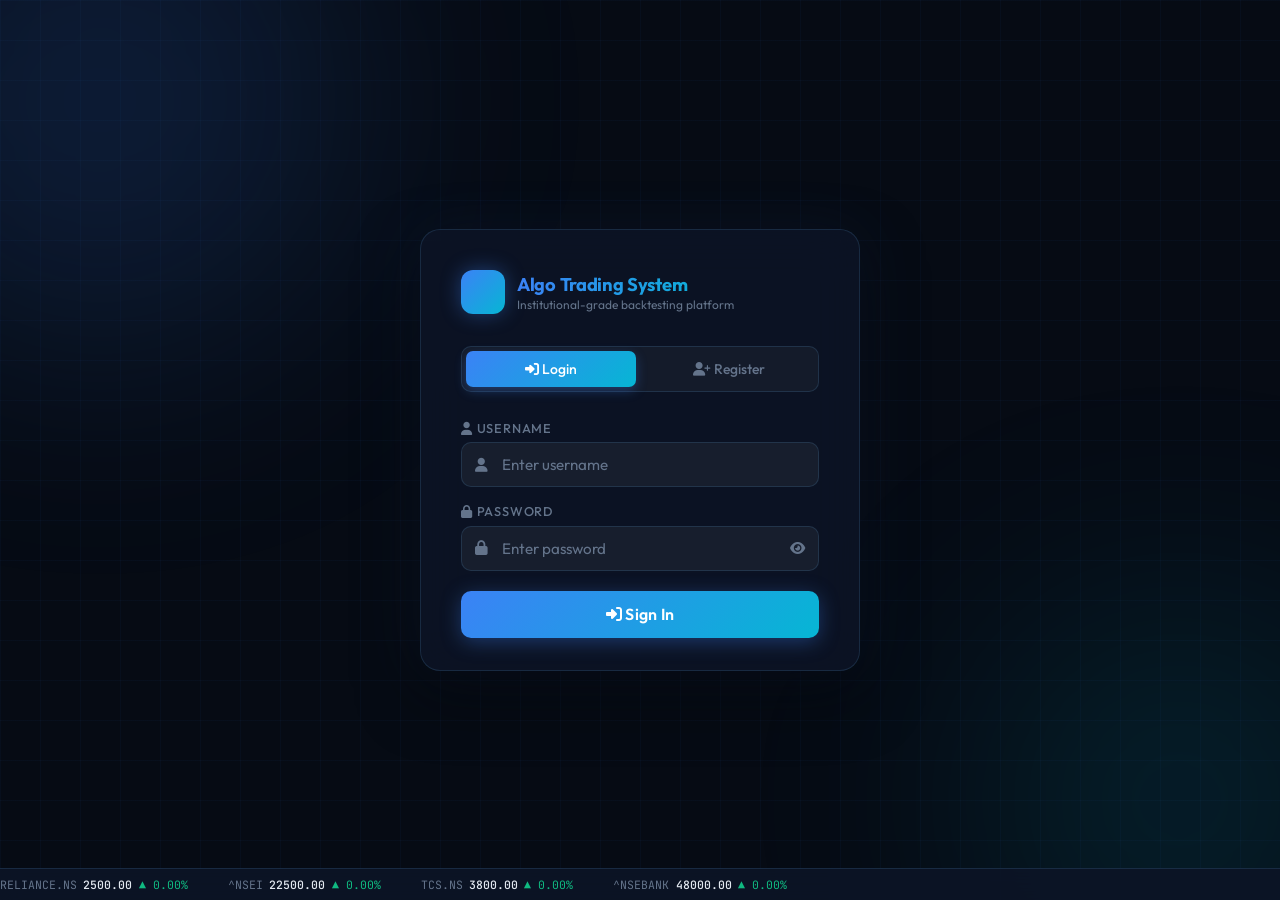
==== mini_algo_trading/api/static/login.html @ 3327ced1 "Initial commit of Mini Algo Trading System" ====
<!DOCTYPE html>
<html lang="en">
<head>
  <meta charset="UTF-8">
  <meta name="viewport" content="width=device-width, initial-scale=1.0">
  <title>Algo Trading System — Login</title>
  <link href="https://fonts.googleapis.com/css2?family=Outfit:wght@300;400;500;600;700;800&family=JetBrains+Mono:wght@400;500&display=swap" rel="stylesheet">
  <link rel="stylesheet" href="https://cdnjs.cloudflare.com/ajax/libs/font-awesome/6.4.0/css/all.min.css">
  <style>
    *, *::before, *::after { box-sizing: border-box; margin: 0; padding: 0; }

    :root {
      --bg:        #060b14;
      --surface:   #0d1526;
      --border:    rgba(99,179,237,0.15);
      --accent:    #3b82f6;
      --accent-2:  #06b6d4;
      --text:      #e2e8f0;
      --muted:     #64748b;
      --green:     #10b981;
      --red:       #ef4444;
      --radius:    14px;
    }

    html, body {
      height: 100%;
      font-family: 'Outfit', sans-serif;
      background: var(--bg);
      color: var(--text);
      overflow: hidden;
    }

    /* ── animated grid background ── */
    body::before {
      content: '';
      position: fixed; inset: 0;
      background-image:
        linear-gradient(rgba(59,130,246,.04) 1px, transparent 1px),
        linear-gradient(90deg, rgba(59,130,246,.04) 1px, transparent 1px);
      background-size: 40px 40px;
      pointer-events: none;
      z-index: 0;
    }

    /* ── floating glow orbs ── */
    .orb {
      position: fixed;
      border-radius: 50%;
      filter: blur(120px);
      pointer-events: none;
      z-index: 0;
      animation: drift 8s ease-in-out infinite alternate;
    }
    .orb-1 { width: 500px; height: 500px; background: rgba(59,130,246,.15); top: -150px; left: -150px; animation-delay: 0s; }
    .orb-2 { width: 400px; height: 400px; background: rgba(6,182,212,.12); bottom: -100px; right: -100px; animation-delay: -4s; }

    @keyframes drift {
      from { transform: translate(0, 0) scale(1); }
      to   { transform: translate(30px, 20px) scale(1.05); }
    }

    /* ── page layout ── */
    .page {
      position: relative; z-index: 1;
      display: flex; align-items: center; justify-content: center;
      min-height: 100vh;
      padding: 2rem;
    }

    /* ── glass card ── */
    .auth-card {
      width: 100%; max-width: 440px;
      background: rgba(13,21,38,.85);
      border: 1px solid var(--border);
      border-radius: 20px;
      padding: 2.5rem 2.5rem 2rem;
      backdrop-filter: blur(24px);
      box-shadow: 0 0 60px rgba(59,130,246,.08), 0 24px 60px rgba(0,0,0,.5);
      animation: slideUp .5s cubic-bezier(.16,1,.3,1) both;
    }

    @keyframes slideUp {
      from { opacity: 0; transform: translateY(30px); }
      to   { opacity: 1; transform: translateY(0); }
    }

    /* ── logo / brand ── */
    .brand {
      display: flex; align-items: center; gap: .75rem;
      margin-bottom: 2rem;
    }
    .brand-icon {
      width: 44px; height: 44px;
      background: linear-gradient(135deg, var(--accent), var(--accent-2));
      border-radius: 12px;
      display: flex; align-items: center; justify-content: center;
      font-size: 1.2rem; color: #fff;
      box-shadow: 0 0 20px rgba(59,130,246,.4);
    }
    .brand-text h1 {
      font-size: 1.15rem; font-weight: 700; letter-spacing: -.3px;
      background: linear-gradient(90deg, var(--accent), var(--accent-2));
      -webkit-background-clip: text; -webkit-text-fill-color: transparent;
    }
    .brand-text p { font-size: .75rem; color: var(--muted); margin-top: 1px; }

    /* ── tab switcher ── */
    .tab-switcher {
      display: flex; gap: .5rem;
      background: rgba(255,255,255,.04);
      border: 1px solid var(--border);
      border-radius: 10px; padding: 4px;
      margin-bottom: 1.75rem;
    }
    .tab-btn {
      flex: 1; padding: .55rem;
      background: none; border: none;
      border-radius: 7px; cursor: pointer;
      font-family: 'Outfit', sans-serif;
      font-size: .875rem; font-weight: 500;
      color: var(--muted);
      transition: all .2s;
    }
    .tab-btn.active {
      background: linear-gradient(135deg, var(--accent), var(--accent-2));
      color: #fff;
      box-shadow: 0 4px 12px rgba(59,130,246,.3);
    }

    /* ── forms ── */
    .auth-form { display: flex; flex-direction: column; gap: 1rem; }
    .form-hidden { display: none; }

    .form-group { display: flex; flex-direction: column; gap: .4rem; }
    .form-group label {
      font-size: .8rem; font-weight: 500; color: var(--muted);
      text-transform: uppercase; letter-spacing: .8px;
    }

    .input-wrap {
      position: relative;
      display: flex; align-items: center;
    }
    .input-icon {
      position: absolute; left: .9rem;
      color: var(--muted); font-size: .9rem;
      pointer-events: none;
    }
    .input-wrap input {
      width: 100%; padding: .75rem .9rem .75rem 2.5rem;
      background: rgba(255,255,255,.05);
      border: 1px solid var(--border);
      border-radius: 10px;
      color: var(--text);
      font-family: 'Outfit', sans-serif; font-size: .95rem;
      outline: none;
      transition: border-color .2s, box-shadow .2s;
    }
    .input-wrap input:focus {
      border-color: var(--accent);
      box-shadow: 0 0 0 3px rgba(59,130,246,.15);
    }
    .input-wrap input::placeholder { color: var(--muted); }
    .toggle-pw {
      position: absolute; right: .9rem;
      background: none; border: none; cursor: pointer;
      color: var(--muted); font-size: .85rem;
      transition: color .2s;
    }
    .toggle-pw:hover { color: var(--accent); }

    /* ── submit button ── */
    .submit-btn {
      width: 100%; padding: .85rem;
      background: linear-gradient(135deg, var(--accent), var(--accent-2));
      border: none; border-radius: 10px; cursor: pointer;
      font-family: 'Outfit', sans-serif;
      font-size: 1rem; font-weight: 600; color: #fff;
      letter-spacing: .3px;
      box-shadow: 0 4px 20px rgba(59,130,246,.35);
      transition: transform .15s, box-shadow .15s, opacity .15s;
      margin-top: .25rem;
      display: flex; align-items: center; justify-content: center; gap: .5rem;
    }
    .submit-btn:hover  { transform: translateY(-2px); box-shadow: 0 8px 28px rgba(59,130,246,.45); }
    .submit-btn:active { transform: translateY(0); }
    .submit-btn:disabled { opacity: .6; cursor: not-allowed; transform: none; }

    /* ── alert message ── */
    .alert {
      padding: .75rem 1rem;
      border-radius: 10px; font-size: .875rem;
      display: flex; align-items: center; gap: .6rem;
      animation: fadeIn .3s ease;
    }
    @keyframes fadeIn { from { opacity:0; transform:translateY(-6px); } to { opacity:1; transform:translateY(0); } }
    .alert-error   { background: rgba(239,68,68,.1);  border: 1px solid rgba(239,68,68,.3);  color: #fca5a5; }
    .alert-success { background: rgba(16,185,129,.1); border: 1px solid rgba(16,185,129,.3); color: #6ee7b7; }
    .alert-hidden  { display: none; }

    /* ── footer hint ── */
    .hint {
      text-align: center; margin-top: 1.25rem;
      font-size: .8rem; color: var(--muted);
    }
    .hint code {
      font-family: 'JetBrains Mono', monospace;
      background: rgba(255,255,255,.07);
      padding: 2px 6px; border-radius: 5px;
      color: var(--accent-2); font-size: .78rem;
    }

    /* ── loading spinner inside button ── */
    .btn-spinner {
      width: 16px; height: 16px;
      border: 2px solid rgba(255,255,255,.3);
      border-top-color: #fff;
      border-radius: 50%;
      animation: spin .6s linear infinite;
      display: none;
    }
    .submit-btn.loading .btn-spinner { display: block; }
    .submit-btn.loading .btn-label  { display: none; }

    @keyframes spin { to { transform: rotate(360deg); } }

    /* ── live ticker bar ── */
    .ticker-bar {
      position: fixed; bottom: 0; left: 0; right: 0;
      height: 32px;
      background: rgba(13,21,38,.9);
      border-top: 1px solid var(--border);
      backdrop-filter: blur(10px);
      display: flex; align-items: center;
      overflow: hidden; z-index: 10;
    }
    .ticker-scroll {
      display: flex; gap: 2.5rem;
      white-space: nowrap;
      animation: scroll-x 20s linear infinite;
      font-family: 'JetBrains Mono', monospace;
      font-size: .72rem;
    }
    .ticker-item { display: flex; gap: .4rem; align-items: center; }
    .ticker-sym  { color: var(--muted); }
    .ticker-prc  { color: var(--text); font-weight: 500; }
    .ticker-chg.up   { color: var(--green); }
    .ticker-chg.down { color: var(--red); }

    @keyframes scroll-x {
      from { transform: translateX(100vw); }
      to   { transform: translateX(-100%); }
    }
  </style>
</head>
<body>
  <div class="orb orb-1"></div>
  <div class="orb orb-2"></div>

  <div class="page">
    <div class="auth-card">

      <!-- Brand -->
      <div class="brand">
        <div class="brand-icon"><i class="fa-solid fa-chart-candlestick"></i></div>
        <div class="brand-text">
          <h1>Algo Trading System</h1>
          <p>Institutional-grade backtesting platform</p>
        </div>
      </div>

      <!-- Tab switcher -->
      <div class="tab-switcher" role="tablist">
        <button class="tab-btn active" id="tab-login-btn" onclick="switchTab('login')" role="tab">
          <i class="fa-solid fa-right-to-bracket"></i> Login
        </button>
        <button class="tab-btn" id="tab-register-btn" onclick="switchTab('register')" role="tab">
          <i class="fa-solid fa-user-plus"></i> Register
        </button>
      </div>

      <!-- Alert -->
      <div id="alert-box" class="alert alert-hidden"></div>

      <!-- ── Login Form ── -->
      <form id="login-form" class="auth-form" onsubmit="handleLogin(event)">
        <div class="form-group">
          <label for="login-user"><i class="fa-solid fa-user"></i> Username</label>
          <div class="input-wrap">
            <i class="fa-solid fa-user input-icon"></i>
            <input type="text" id="login-user" placeholder="Enter username" autocomplete="username" required>
          </div>
        </div>
        <div class="form-group">
          <label for="login-pass"><i class="fa-solid fa-lock"></i> Password</label>
          <div class="input-wrap">
            <i class="fa-solid fa-lock input-icon"></i>
            <input type="password" id="login-pass" placeholder="Enter password" autocomplete="current-password" required>
            <button type="button" class="toggle-pw" onclick="togglePw('login-pass', this)" tabindex="-1">
              <i class="fa-solid fa-eye"></i>
            </button>
          </div>
        </div>
        <button type="submit" class="submit-btn" id="login-btn">
          <div class="btn-spinner"></div>
          <span class="btn-label"><i class="fa-solid fa-right-to-bracket"></i> Sign In</span>
        </button>
      </form>

      <!-- ── Register Form ── -->
      <form id="register-form" class="auth-form form-hidden" onsubmit="handleRegister(event)">
        <div class="form-group">
          <label for="reg-user">Username</label>
          <div class="input-wrap">
            <i class="fa-solid fa-user input-icon"></i>
            <input type="text" id="reg-user" placeholder="Choose a username" required>
          </div>
        </div>
        <div class="form-group">
          <label for="reg-pass">Password</label>
          <div class="input-wrap">
            <i class="fa-solid fa-lock input-icon"></i>
            <input type="password" id="reg-pass" placeholder="Min 6 characters" required>
            <button type="button" class="toggle-pw" onclick="togglePw('reg-pass', this)" tabindex="-1">
              <i class="fa-solid fa-eye"></i>
            </button>
          </div>
        </div>
        <div class="form-group">
          <label for="reg-confirm">Confirm Password</label>
          <div class="input-wrap">
            <i class="fa-solid fa-lock input-icon"></i>
            <input type="password" id="reg-confirm" placeholder="Repeat password" required>
          </div>
        </div>
        <button type="submit" class="submit-btn" id="reg-btn">
          <div class="btn-spinner"></div>
          <span class="btn-label"><i class="fa-solid fa-user-plus"></i> Create Account</span>
        </button>
      </form>


    </div>
  </div>

  <!-- Live ticker bar -->
  <div class="ticker-bar">
    <div class="ticker-scroll" id="ticker-scroll">
      <span class="ticker-item"><span class="ticker-sym">RELIANCE.NS</span><span class="ticker-prc" id="t-rel">2500.00</span><span class="ticker-chg up" id="tc-rel">▲ 0.00%</span></span>
      <span class="ticker-item"><span class="ticker-sym">^NSEI</span><span class="ticker-prc" id="t-nsei">22500.00</span><span class="ticker-chg up" id="tc-nsei">▲ 0.00%</span></span>
      <span class="ticker-item"><span class="ticker-sym">TCS.NS</span><span class="ticker-prc" id="t-tcs">3800.00</span><span class="ticker-chg up" id="tc-tcs">▲ 0.00%</span></span>
      <span class="ticker-item"><span class="ticker-sym">^NSEBANK</span><span class="ticker-prc" id="t-bnk">48000.00</span><span class="ticker-chg up" id="tc-bnk">▲ 0.00%</span></span>
    </div>
  </div>

  <script>
    // ── Tab switching ──────────────────────────────────────────────────────────
    function switchTab(tab) {
      const isLogin = tab === 'login';
      document.getElementById('login-form').classList.toggle('form-hidden', !isLogin);
      document.getElementById('register-form').classList.toggle('form-hidden', isLogin);
      document.getElementById('tab-login-btn').classList.toggle('active', isLogin);
      document.getElementById('tab-register-btn').classList.toggle('active', !isLogin);
      hideAlert();
    }

    // ── Toggle password visibility ─────────────────────────────────────────────
    function togglePw(id, btn) {
      const inp = document.getElementById(id);
      const isText = inp.type === 'text';
      inp.type = isText ? 'password' : 'text';
      btn.querySelector('i').className = isText ? 'fa-solid fa-eye' : 'fa-solid fa-eye-slash';
    }

    // ── Alert helpers ──────────────────────────────────────────────────────────
    function showAlert(msg, type = 'error') {
      const box = document.getElementById('alert-box');
      box.className = `alert alert-${type}`;
      box.innerHTML = `<i class="fa-solid fa-${type === 'error' ? 'circle-exclamation' : 'circle-check'}"></i> ${msg}`;
    }
    function hideAlert() {
      document.getElementById('alert-box').className = 'alert alert-hidden';
    }

    // ── Set button loading state ───────────────────────────────────────────────
    function setLoading(btnId, loading) {
      const btn = document.getElementById(btnId);
      btn.classList.toggle('loading', loading);
      btn.disabled = loading;
    }

    // ── Login handler ──────────────────────────────────────────────────────────
    async function handleLogin(e) {
      e.preventDefault();
      hideAlert();
      const username = document.getElementById('login-user').value.trim();
      const password = document.getElementById('login-pass').value;
      if (!username || !password) { showAlert('Please fill in all fields.'); return; }

      setLoading('login-btn', true);
      try {
        const res = await fetch('/api/auth/login', {
          method: 'POST',
          headers: { 'Content-Type': 'application/json' },
          body: JSON.stringify({ username, password }),
        });
        const data = await res.json();
        if (!res.ok) {
          showAlert(data.detail || 'Login failed. Check your credentials.');
        } else {
          // Store token and redirect to dashboard
          localStorage.setItem('algo_token', data.access_token);
          localStorage.setItem('algo_user', data.username);
          showAlert(`Welcome back, ${data.username}! Redirecting...`, 'success');
          setTimeout(() => { window.location.href = '/dashboard'; }, 900);
        }
      } catch (err) {
        showAlert('Network error — is the server running?');
      } finally {
        setLoading('login-btn', false);
      }
    }

    // ── Register handler ───────────────────────────────────────────────────────
    async function handleRegister(e) {
      e.preventDefault();
      hideAlert();
      const username = document.getElementById('reg-user').value.trim();
      const password = document.getElementById('reg-pass').value;
      const confirm  = document.getElementById('reg-confirm').value;

      if (!username || !password) { showAlert('Please fill in all fields.'); return; }
      if (password !== confirm)    { showAlert('Passwords do not match.'); return; }
      if (password.length < 6)     { showAlert('Password must be at least 6 characters.'); return; }

      setLoading('reg-btn', true);
      try {
        const res = await fetch('/api/auth/register', {
          method: 'POST',
          headers: { 'Content-Type': 'application/json' },
          body: JSON.stringify({ username, password, confirm_password: confirm }),
        });
        const data = await res.json();
        if (!res.ok) {
          showAlert(data.detail || 'Registration failed.');
        } else {
          showAlert(data.message, 'success');
          setTimeout(() => switchTab('login'), 2000);
        }
      } catch (err) {
        showAlert('Network error — is the server running?');
      } finally {
        setLoading('reg-btn', false);
      }
    }

    // ── WebSocket live ticker ──────────────────────────────────────────────────
    const TICKER_MAP = {
      'RELIANCE.NS': { price: 't-rel',  change: 'tc-rel'  },
      '^NSEI':       { price: 't-nsei', change: 'tc-nsei' },
      'TCS.NS':      { price: 't-tcs',  change: 'tc-tcs'  },
      '^NSEBANK':    { price: 't-bnk',  change: 'tc-bnk'  },
    };

    function connectWS() {
      const ws = new WebSocket(`ws://${location.host}/ws/live`);
      ws.onmessage = (ev) => {
        try {
          const msg = JSON.parse(ev.data);
          if (msg.type !== 'tick') return;
          msg.data.forEach(tick => {
            const ids = TICKER_MAP[tick.symbol];
            if (!ids) return;
            const priceEl  = document.getElementById(ids.price);
            const changeEl = document.getElementById(ids.change);
            if (priceEl)  priceEl.textContent  = tick.price.toFixed(2);
            if (changeEl) {
              const up = tick.change_pct >= 0;
              changeEl.textContent = `${up ? '▲' : '▼'} ${Math.abs(tick.change_pct).toFixed(2)}%`;
              changeEl.className   = `ticker-chg ${up ? 'up' : 'down'}`;
            }
          });
        } catch {}
      };
      ws.onclose = () => setTimeout(connectWS, 3000);
    }
    connectWS();
  </script>
</body>
</html>
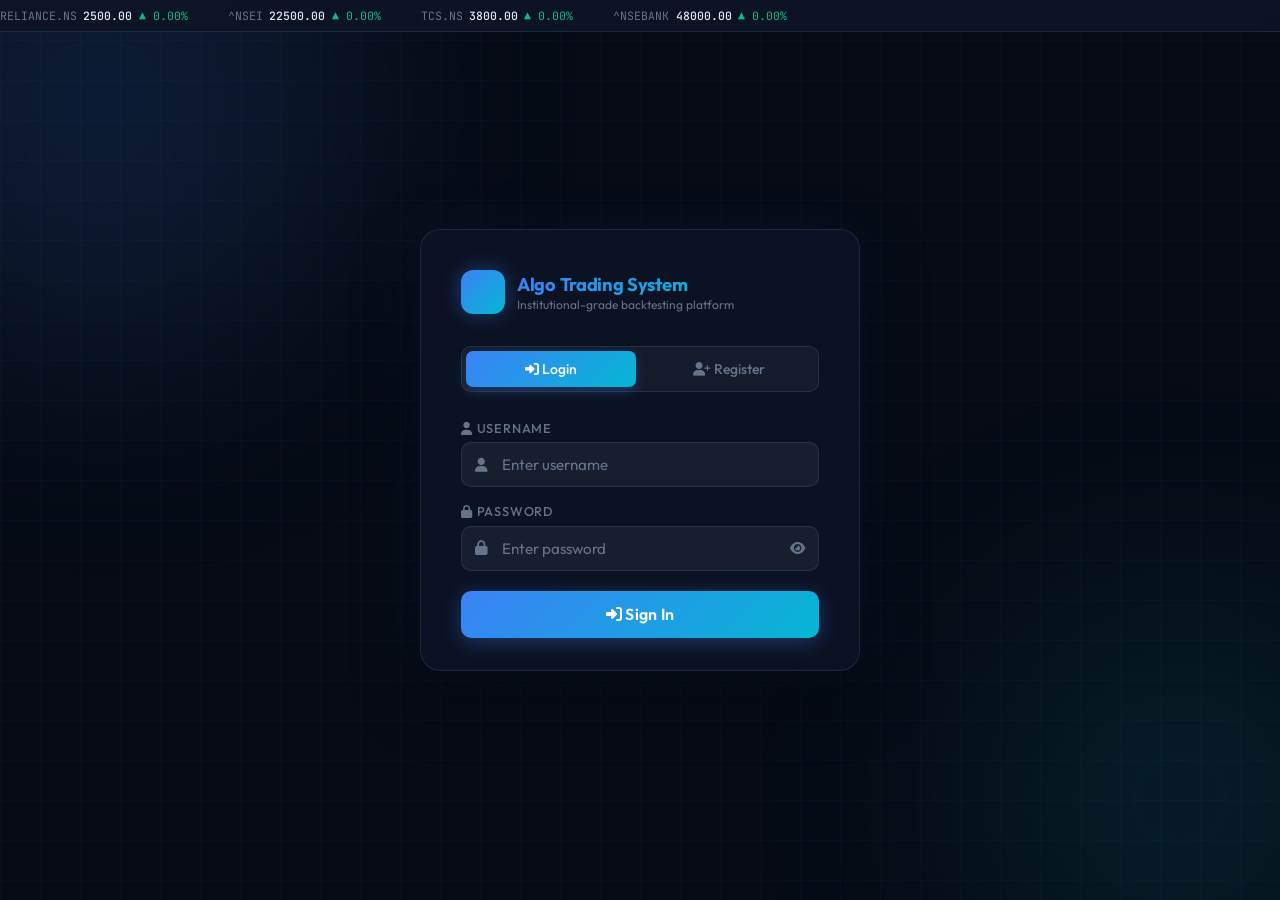
==== commit 519a074c: "feat: dashboard updates, functional login, and local data priority" ====
--- a/mini_algo_trading/api/static/login.html
+++ b/mini_algo_trading/api/static/login.html
@@ -226,10 +226,10 @@
 
     /* ── live ticker bar ── */
     .ticker-bar {
-      position: fixed; bottom: 0; left: 0; right: 0;
+      position: fixed; top: 0; left: 0; right: 0;
       height: 32px;
       background: rgba(13,21,38,.9);
-      border-top: 1px solid var(--border);
+      border-bottom: 1px solid var(--border);
       backdrop-filter: blur(10px);
       display: flex; align-items: center;
       overflow: hidden; z-index: 10;
@@ -288,14 +288,14 @@
           <label for="login-user"><i class="fa-solid fa-user"></i> Username</label>
           <div class="input-wrap">
             <i class="fa-solid fa-user input-icon"></i>
-            <input type="text" id="login-user" placeholder="Enter username" autocomplete="username" required>
+            <input type="text" id="login-user" placeholder="Enter username" autocomplete="off" required>
           </div>
         </div>
         <div class="form-group">
           <label for="login-pass"><i class="fa-solid fa-lock"></i> Password</label>
           <div class="input-wrap">
             <i class="fa-solid fa-lock input-icon"></i>
-            <input type="password" id="login-pass" placeholder="Enter password" autocomplete="current-password" required>
+            <input type="password" id="login-pass" placeholder="Enter password" autocomplete="off" required>
             <button type="button" class="toggle-pw" onclick="togglePw('login-pass', this)" tabindex="-1">
               <i class="fa-solid fa-eye"></i>
             </button>
@@ -354,6 +354,14 @@
   </div>
 
   <script>
+    // ── Prevent browser autofill ───────────────────────────────────────────────
+    window.addEventListener('DOMContentLoaded', () => {
+      setTimeout(() => {
+        document.getElementById('login-form').reset();
+        document.getElementById('register-form').reset();
+      }, 50);
+    });
+
     // ── Tab switching ──────────────────────────────────────────────────────────
     function switchTab(tab) {
       const isLogin = tab === 'login';
